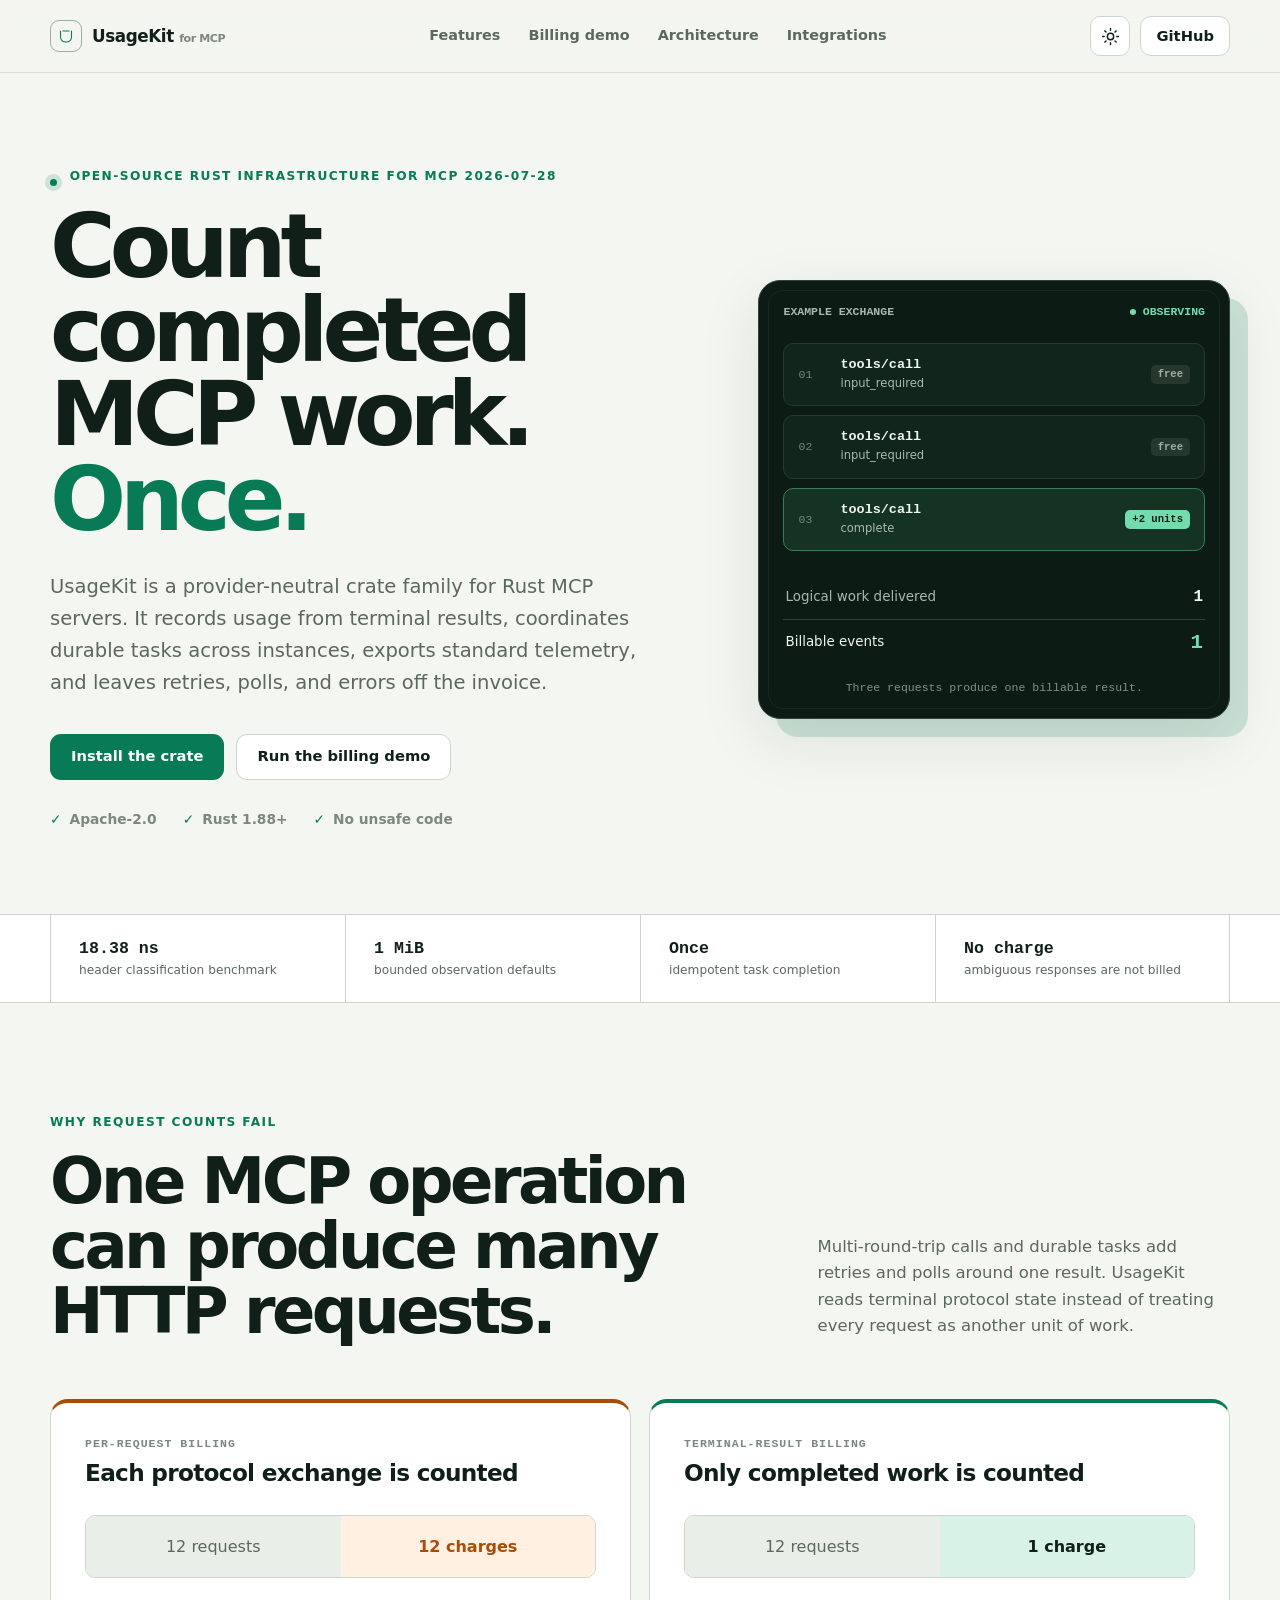
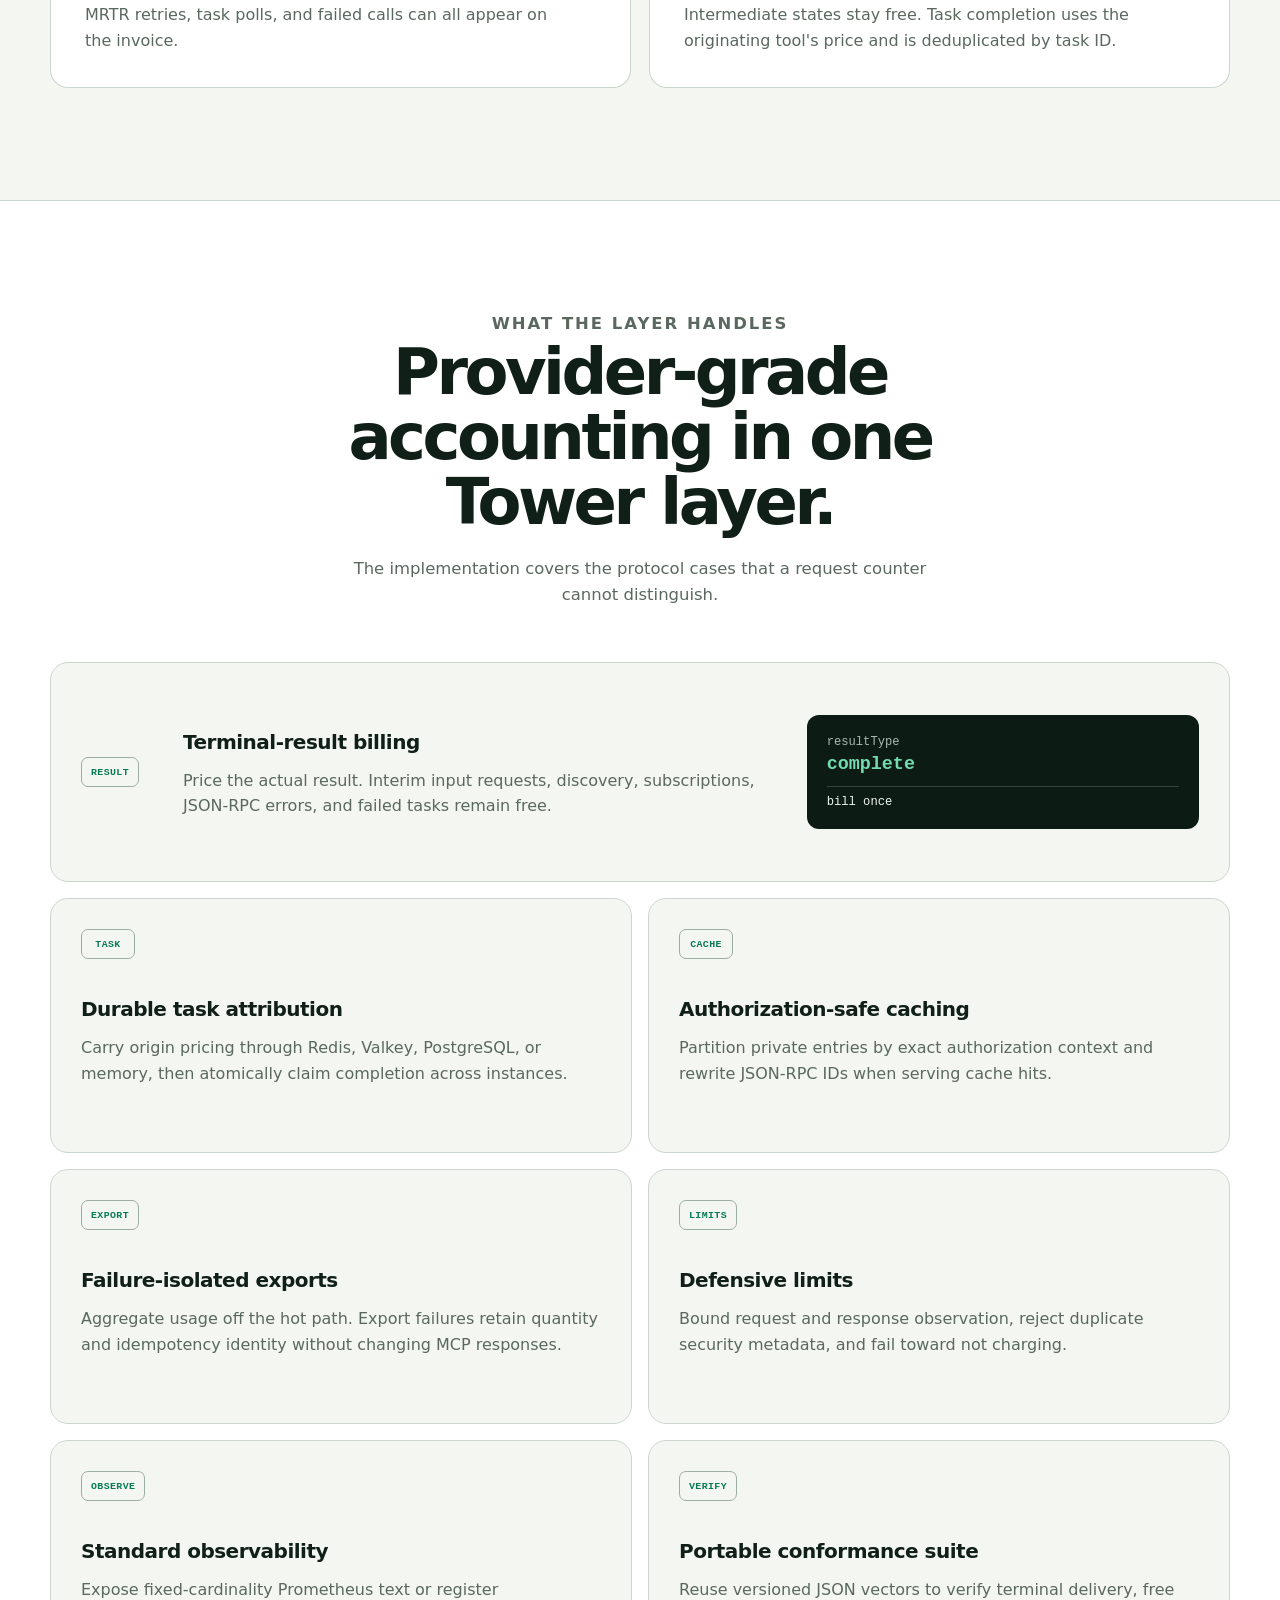
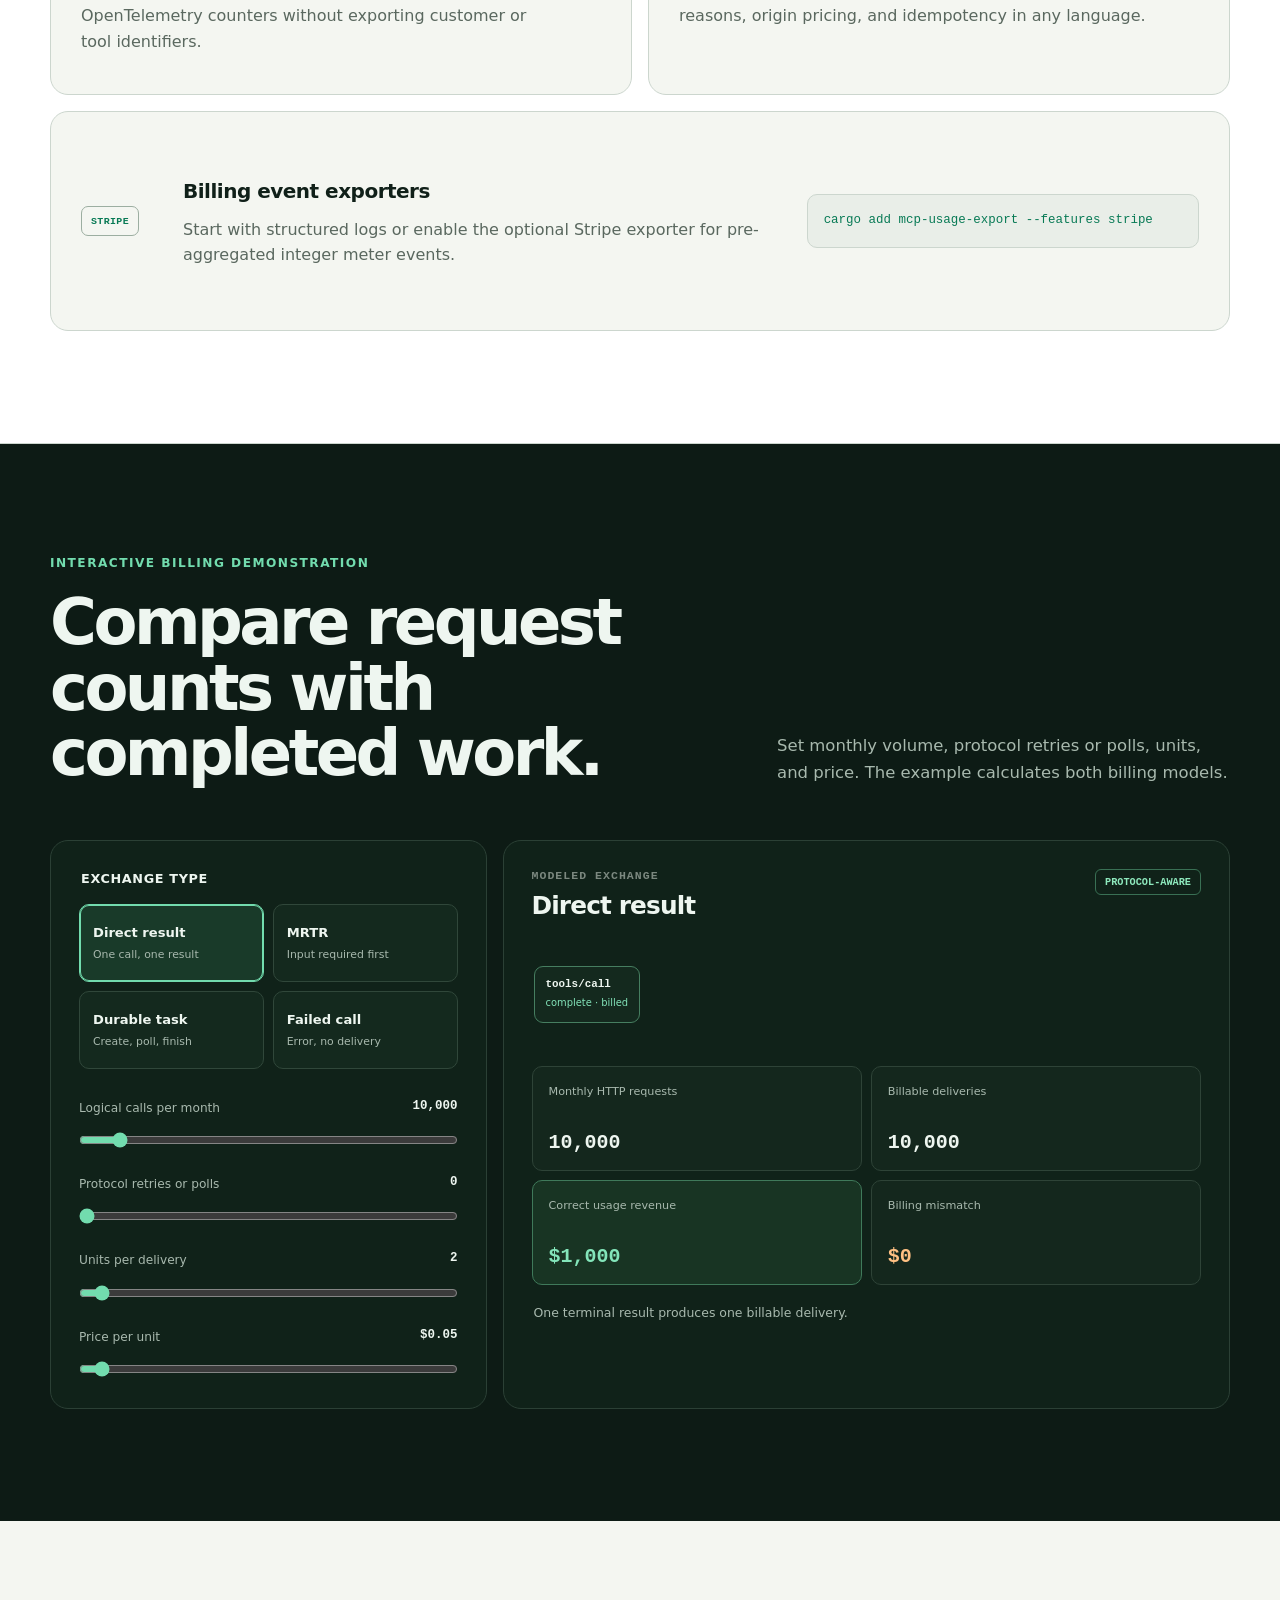
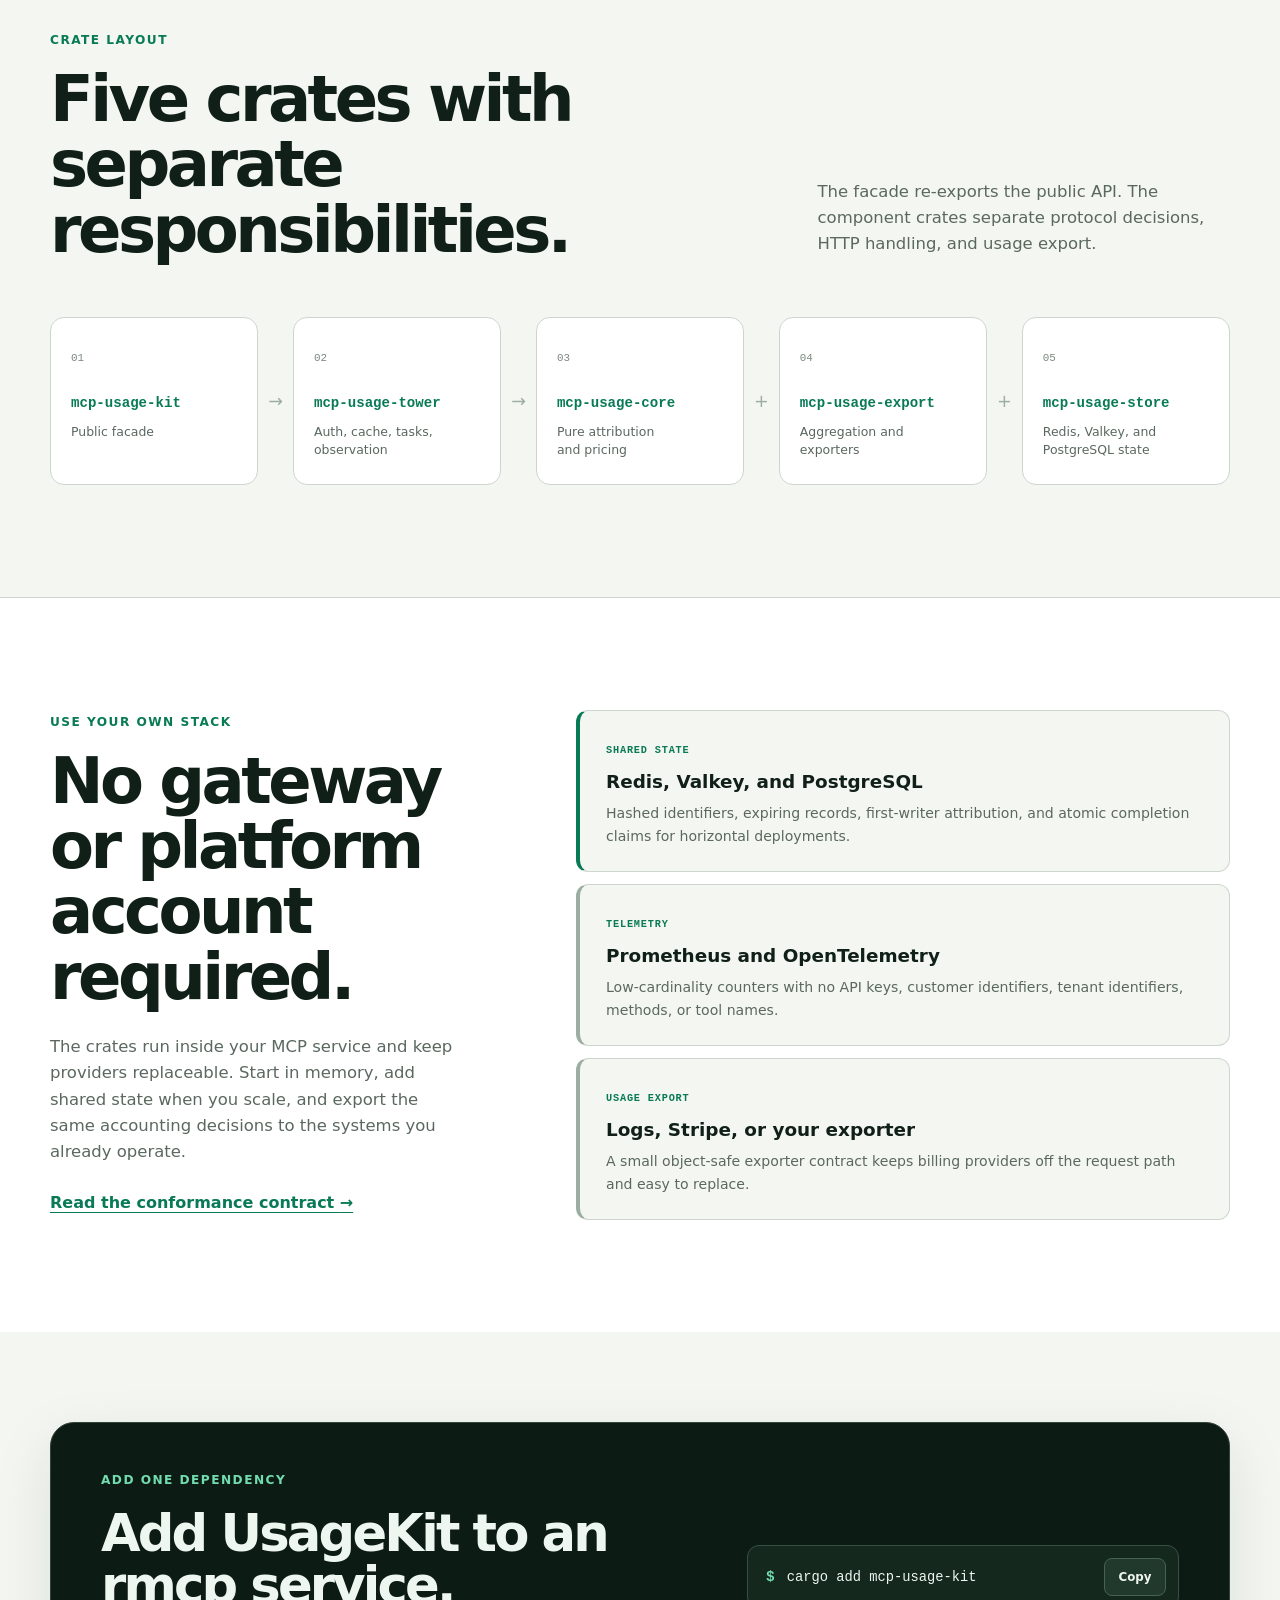
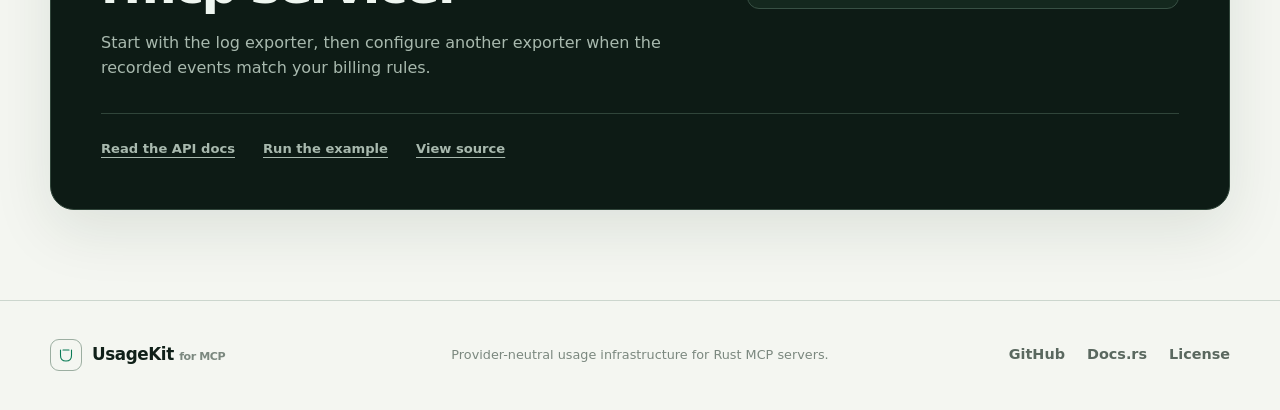
==== site/index.html @ 1cf6492d "initial commit" ====
<!doctype html>
<html lang="en">
  <head>
    <meta charset="utf-8">
    <meta name="viewport" content="width=device-width, initial-scale=1">
    <meta name="description" content="Provider-neutral Rust infrastructure for MCP usage accounting, distributed task attribution, caching, observability, and billing export.">
    <meta name="theme-color" content="#0d1b15">
    <meta name="color-scheme" content="light dark">
    <meta http-equiv="Content-Security-Policy" content="default-src 'self'; style-src 'self'; script-src 'self'; img-src 'self' data:; connect-src 'none'; base-uri 'self'; form-action 'none'">
    <link rel="canonical" href="https://pokitappz.github.io/mcp-usage-kit/">
    <link rel="icon" href="assets/favicon.svg" type="image/svg+xml">
    <link rel="manifest" href="manifest.webmanifest">
    <link rel="stylesheet" href="styles.css">
    <meta property="og:type" content="website">
    <meta property="og:title" content="UsageKit for MCP | Protocol-correct usage infrastructure">
    <meta property="og:description" content="Open-source Rust crates for terminal-result accounting, distributed task attribution, observability, and provider-neutral exports.">
    <meta property="og:url" content="https://pokitappz.github.io/mcp-usage-kit/">
    <meta name="twitter:card" content="summary">
    <title>UsageKit for MCP | Protocol-correct usage infrastructure</title>
    <script src="app.js" defer></script>
  </head>
  <body>
    <a class="skip-link" href="#main">Skip to content</a>

    <header class="site-header">
      <div class="shell header-inner">
        <a class="brand" href="#top" aria-label="UsageKit for MCP home">
          <svg class="brand-mark" viewBox="0 0 40 40" aria-hidden="true">
            <path d="M9 10v11c0 7 4 11 11 11s11-4 11-11V10" />
            <path d="M14 10h12" />
          </svg>
          <span>UsageKit <small>for MCP</small></span>
        </a>
        <nav aria-label="Primary navigation">
          <a href="#features">Features</a>
          <a href="#demo">Billing demo</a>
          <a href="#architecture">Architecture</a>
          <a href="#ecosystem">Integrations</a>
        </nav>
        <div class="header-actions">
          <button class="theme-toggle" id="theme-toggle" type="button" aria-label="Switch to dark theme" aria-pressed="false">
            <svg class="sun-icon" viewBox="0 0 24 24" aria-hidden="true"><circle cx="12" cy="12" r="4"/><path d="M12 2v2M12 20v2M4.9 4.9l1.4 1.4M17.7 17.7l1.4 1.4M2 12h2M20 12h2M4.9 19.1l1.4-1.4M17.7 6.3l1.4-1.4"/></svg>
            <svg class="moon-icon" viewBox="0 0 24 24" aria-hidden="true"><path d="M20.5 15.3A8.5 8.5 0 0 1 8.7 3.5a8.5 8.5 0 1 0 11.8 11.8Z"/></svg>
          </button>
          <a class="button button-small button-ghost" href="https://github.com/pokitappz/mcp-usage-kit">GitHub</a>
        </div>
      </div>
    </header>

    <main id="main">
      <section class="hero" id="top">
        <div class="shell hero-grid">
          <div class="hero-copy">
            <p class="eyebrow"><span class="status-dot" aria-hidden="true">status</span> Open-source Rust infrastructure for MCP 2026-07-28</p>
            <h1>Count completed MCP work.<br><span>Once.</span></h1>
            <p class="hero-lede">UsageKit is a provider-neutral crate family for Rust MCP servers. It records usage from terminal results, coordinates durable tasks across instances, exports standard telemetry, and leaves retries, polls, and errors off the invoice.</p>
            <div class="button-row">
              <a class="button button-primary" href="#install">Install the crate</a>
              <a class="button button-secondary" href="#demo">Run the billing demo</a>
            </div>
            <ul class="hero-notes" aria-label="Project facts">
              <li>Apache-2.0</li>
              <li>Rust 1.88+</li>
              <li>No unsafe code</li>
            </ul>
          </div>

          <div class="signal-panel" aria-label="Example metered MCP exchange">
            <div class="panel-topline">
              <span>example exchange</span>
              <span class="connection"><i aria-hidden="true">status</i> observing</span>
            </div>
            <ol class="request-stream">
              <li>
                <span class="request-index">01</span>
                <span><strong>tools/call</strong><small>input_required</small></span>
                <b class="free-pill">free</b>
              </li>
              <li>
                <span class="request-index">02</span>
                <span><strong>tools/call</strong><small>input_required</small></span>
                <b class="free-pill">free</b>
              </li>
              <li class="terminal-row">
                <span class="request-index">03</span>
                <span><strong>tools/call</strong><small>complete</small></span>
                <b class="bill-pill">+2 units</b>
              </li>
            </ol>
            <div class="invoice-line">
              <span>Logical work delivered</span>
              <strong>1</strong>
            </div>
            <div class="invoice-line total">
              <span>Billable events</span>
              <strong>1</strong>
            </div>
            <p class="panel-caption">Three requests produce one billable result.</p>
          </div>
        </div>
      </section>

      <section class="proof-strip" aria-label="Engineering proof points">
        <div class="shell proof-grid">
          <div><strong>18.38 ns</strong><span>header classification benchmark</span></div>
          <div><strong>1 MiB</strong><span>bounded observation defaults</span></div>
          <div><strong>Once</strong><span>idempotent task completion</span></div>
          <div><strong>No charge</strong><span>ambiguous responses are not billed</span></div>
        </div>
      </section>

      <section class="section problem-section">
        <div class="shell split-heading">
          <div>
            <p class="eyebrow">Why request counts fail</p>
            <h2>One MCP operation can produce many HTTP requests.</h2>
          </div>
          <p>Multi-round-trip calls and durable tasks add retries and polls around one result. UsageKit reads terminal protocol state instead of treating every request as another unit of work.</p>
        </div>
        <div class="shell comparison-grid">
          <article class="comparison-card wrong-card">
            <p class="card-kicker">Per-request billing</p>
            <h3>Each protocol exchange is counted</h3>
            <div class="counter-visual" aria-label="Twelve requests become twelve charges">
              <span>12 requests</span><b>12 charges</b>
            </div>
            <p>MRTR retries, task polls, and failed calls can all appear on the invoice.</p>
          </article>
          <article class="comparison-card right-card">
            <p class="card-kicker">Terminal-result billing</p>
            <h3>Only completed work is counted</h3>
            <div class="counter-visual" aria-label="Twelve requests become one charge">
              <span>12 requests</span><b>1 charge</b>
            </div>
            <p>Intermediate states stay free. Task completion uses the originating tool's price and is deduplicated by task ID.</p>
          </article>
        </div>
      </section>

      <section class="section features-section" id="features">
        <div class="shell section-heading centered-heading">
          <p class="eyebrow">What the layer handles</p>
          <h2>Provider-grade accounting in one Tower layer.</h2>
          <p>The implementation covers the protocol cases that a request counter cannot distinguish.</p>
        </div>
        <div class="shell feature-grid">
          <article class="feature-card feature-wide">
            <div class="feature-icon">RESULT</div>
            <div>
              <h3>Terminal-result billing</h3>
              <p>Price the actual result. Interim input requests, discovery, subscriptions, JSON-RPC errors, and failed tasks remain free.</p>
            </div>
            <div class="mini-terminal" aria-hidden="true"><span>resultType</span><strong>complete</strong><i>bill once</i></div>
          </article>
          <article class="feature-card">
            <div class="feature-icon">TASK</div>
            <h3>Durable task attribution</h3>
            <p>Carry origin pricing through Redis, Valkey, PostgreSQL, or memory, then atomically claim completion across instances.</p>
          </article>
          <article class="feature-card">
            <div class="feature-icon">CACHE</div>
            <h3>Authorization-safe caching</h3>
            <p>Partition private entries by exact authorization context and rewrite JSON-RPC IDs when serving cache hits.</p>
          </article>
          <article class="feature-card">
            <div class="feature-icon">EXPORT</div>
            <h3>Failure-isolated exports</h3>
            <p>Aggregate usage off the hot path. Export failures retain quantity and idempotency identity without changing MCP responses.</p>
          </article>
          <article class="feature-card">
            <div class="feature-icon">LIMITS</div>
            <h3>Defensive limits</h3>
            <p>Bound request and response observation, reject duplicate security metadata, and fail toward not charging.</p>
          </article>
          <article class="feature-card">
            <div class="feature-icon">OBSERVE</div>
            <h3>Standard observability</h3>
            <p>Expose fixed-cardinality Prometheus text or register OpenTelemetry counters without exporting customer or tool identifiers.</p>
          </article>
          <article class="feature-card">
            <div class="feature-icon">VERIFY</div>
            <h3>Portable conformance suite</h3>
            <p>Reuse versioned JSON vectors to verify terminal delivery, free reasons, origin pricing, and idempotency in any language.</p>
          </article>
          <article class="feature-card feature-wide stripe-card">
            <div class="feature-icon">STRIPE</div>
            <div>
              <h3>Billing event exporters</h3>
              <p>Start with structured logs or enable the optional Stripe exporter for pre-aggregated integer meter events.</p>
            </div>
            <code>cargo add mcp-usage-export --features stripe</code>
          </article>
        </div>
      </section>

      <section class="section demo-section" id="demo">
        <div class="shell section-heading demo-heading">
          <div>
            <p class="eyebrow">Interactive billing demonstration</p>
            <h2>Compare request counts with completed work.</h2>
          </div>
          <p>Set monthly volume, protocol retries or polls, units, and price. The example calculates both billing models.</p>
        </div>

        <div class="shell demo-shell">
          <form class="demo-controls" id="billing-form">
            <fieldset>
              <legend>Exchange type</legend>
              <div class="scenario-grid">
                <label class="scenario-option">
                  <input type="radio" name="scenario" value="complete" checked>
                  <span><strong>Direct result</strong><small>One call, one result</small></span>
                </label>
                <label class="scenario-option">
                  <input type="radio" name="scenario" value="mrtr">
                  <span><strong>MRTR</strong><small>Input required first</small></span>
                </label>
                <label class="scenario-option">
                  <input type="radio" name="scenario" value="task">
                  <span><strong>Durable task</strong><small>Create, poll, finish</small></span>
                </label>
                <label class="scenario-option">
                  <input type="radio" name="scenario" value="error">
                  <span><strong>Failed call</strong><small>Error, no delivery</small></span>
                </label>
              </div>
            </fieldset>

            <div class="control-grid">
              <label class="control-row" for="monthly-calls">
                <span>Logical calls per month <output id="monthly-calls-output" for="monthly-calls">10,000</output></span>
                <input id="monthly-calls" type="range" min="1000" max="100000" step="1000" value="10000">
              </label>
              <label class="control-row" for="protocol-hops">
                <span id="protocol-hops-label">Protocol retries or polls <output id="protocol-hops-output" for="protocol-hops">0</output></span>
                <input id="protocol-hops" type="range" min="0" max="20" step="1" value="0">
              </label>
              <label class="control-row" for="units">
                <span>Units per delivery <output id="units-output" for="units">2</output></span>
                <input id="units" type="range" min="1" max="25" step="1" value="2">
              </label>
              <label class="control-row" for="unit-price">
                <span>Price per unit <output id="unit-price-output" for="unit-price">$0.05</output></span>
                <input id="unit-price" type="range" min="1" max="100" step="1" value="5">
              </label>
            </div>
          </form>

          <div class="demo-output" aria-live="polite">
            <div class="output-header">
              <div>
                <p class="card-kicker">Modeled exchange</p>
                <h3 id="scenario-title">Direct result</h3>
              </div>
              <span class="accuracy-badge">protocol-aware</span>
            </div>
            <ol class="exchange-timeline" id="exchange-timeline"></ol>
            <div class="result-grid">
              <div>
                <span>Monthly HTTP requests</span>
                <strong id="request-total">10,000</strong>
              </div>
              <div>
                <span>Billable deliveries</span>
                <strong id="delivery-total">10,000</strong>
              </div>
              <div class="result-primary">
                <span>Correct usage revenue</span>
                <strong id="correct-revenue">$1,000</strong>
              </div>
              <div class="result-warning">
                <span id="delta-label">Overbilling prevented</span>
                <strong id="billing-delta">$0</strong>
              </div>
            </div>
            <p class="demo-explanation" id="demo-explanation">One terminal result produces one billable delivery.</p>
          </div>
        </div>
      </section>

      <section class="section architecture-section" id="architecture">
        <div class="shell split-heading">
          <div>
            <p class="eyebrow">Crate layout</p>
            <h2>Five crates with separate responsibilities.</h2>
          </div>
          <p>The facade re-exports the public API. The component crates separate protocol decisions, HTTP handling, and usage export.</p>
        </div>
        <div class="shell architecture-flow" aria-label="UsageKit crate architecture">
          <article><span>01</span><code>mcp-usage-kit</code><p>Public facade</p></article>
          <i aria-hidden="true">→</i>
          <article><span>02</span><code>mcp-usage-tower</code><p>Auth, cache, tasks, observation</p></article>
          <i aria-hidden="true">→</i>
          <article><span>03</span><code>mcp-usage-core</code><p>Pure attribution and pricing</p></article>
          <i aria-hidden="true">+</i>
          <article><span>04</span><code>mcp-usage-export</code><p>Aggregation and exporters</p></article>
          <i aria-hidden="true">+</i>
          <article><span>05</span><code>mcp-usage-store</code><p>Redis, Valkey, and PostgreSQL state</p></article>
        </div>
      </section>

      <section class="section business-section" id="ecosystem">
        <div class="shell business-layout">
          <div class="business-copy">
            <p class="eyebrow">Use your own stack</p>
            <h2>No gateway or platform account required.</h2>
            <p>The crates run inside your MCP service and keep providers replaceable. Start in memory, add shared state when you scale, and export the same accounting decisions to the systems you already operate.</p>
            <a class="text-link" href="https://github.com/pokitappz/mcp-usage-kit/blob/main/docs/conformance.md">Read the conformance contract <span aria-hidden="true">→</span></a>
          </div>
          <div class="business-ladder">
            <article>
              <span class="offer-state">Shared state</span>
              <h3>Redis, Valkey, and PostgreSQL</h3>
              <p>Hashed identifiers, expiring records, first-writer attribution, and atomic completion claims for horizontal deployments.</p>
            </article>
            <article>
              <span class="offer-state">Telemetry</span>
              <h3>Prometheus and OpenTelemetry</h3>
              <p>Low-cardinality counters with no API keys, customer identifiers, tenant identifiers, methods, or tool names.</p>
            </article>
            <article>
              <span class="offer-state">Usage export</span>
              <h3>Logs, Stripe, or your exporter</h3>
              <p>A small object-safe exporter contract keeps billing providers off the request path and easy to replace.</p>
            </article>
          </div>
        </div>
      </section>

      <section class="section install-section" id="install">
        <div class="shell install-card">
          <div>
            <p class="eyebrow">Add one dependency</p>
            <h2>Add UsageKit to an rmcp service.</h2>
            <p>Start with the log exporter, then configure another exporter when the recorded events match your billing rules.</p>
          </div>
          <div class="install-command">
            <span aria-hidden="true">$</span>
            <code>cargo add mcp-usage-kit</code>
            <button id="copy-command" type="button" data-command="cargo add mcp-usage-kit">Copy</button>
          </div>
          <div class="install-links">
            <a href="https://docs.rs/mcp-usage-kit">Read the API docs</a>
            <a href="https://github.com/pokitappz/mcp-usage-kit/tree/main/crates/mcp-usage-kit/examples">Run the example</a>
            <a href="https://github.com/pokitappz/mcp-usage-kit">View source</a>
          </div>
        </div>
      </section>
    </main>

    <footer class="site-footer">
      <div class="shell footer-inner">
        <a class="brand" href="#top">
          <svg class="brand-mark" viewBox="0 0 40 40" aria-hidden="true"><path d="M9 10v11c0 7 4 11 11 11s11-4 11-11V10"/><path d="M14 10h12"/></svg>
          <span>UsageKit <small>for MCP</small></span>
        </a>
        <p>Provider-neutral usage infrastructure for Rust MCP servers.</p>
        <div class="footer-links">
          <a href="https://github.com/pokitappz/mcp-usage-kit">GitHub</a>
          <a href="https://docs.rs/mcp-usage-kit">Docs.rs</a>
          <a href="https://github.com/pokitappz/mcp-usage-kit/blob/main/LICENSE">License</a>
        </div>
      </div>
    </footer>
  </body>
</html>
---- site/styles.css ----
:root {
  color-scheme: light;
  --bg: #f4f6f1;
  --surface: #ffffff;
  --surface-subtle: #e9eee8;
  --ink: #102019;
  --muted: #5a685f;
  --faint: #7b887f;
  --border: #ccd6ce;
  --border-strong: #9caea1;
  --accent: #087a55;
  --accent-hover: #056445;
  --accent-ink: #ffffff;
  --accent-soft: #d9f2e7;
  --warning: #a84d08;
  --warning-soft: #fff0e2;
  --danger: #a43838;
  --dark-panel: #0d1b15;
  --dark-panel-ink: #eef6f0;
  --dark-panel-muted: #a8b9ae;
  --shadow: 0 20px 60px rgba(21, 45, 33, 0.1);
  --radius: 18px;
  --radius-small: 10px;
  --shell: 1180px;
}

@media (prefers-color-scheme: dark) {
  :root:not([data-theme]) {
    color-scheme: dark;
    --bg: #09100c;
    --surface: #111a15;
    --surface-subtle: #18231d;
    --ink: #eef4ef;
    --muted: #abb8af;
    --faint: #829087;
    --border: #2c3b32;
    --border-strong: #506257;
    --accent: #61d4a2;
    --accent-hover: #82e2b8;
    --accent-ink: #07120d;
    --accent-soft: #16392a;
    --warning: #ffaf62;
    --warning-soft: #3a2515;
    --danger: #ff8b8b;
    --shadow: 0 24px 70px rgba(0, 0, 0, 0.35);
  }
}

:root[data-theme="dark"] {
  color-scheme: dark;
  --bg: #09100c;
  --surface: #111a15;
  --surface-subtle: #18231d;
  --ink: #eef4ef;
  --muted: #abb8af;
  --faint: #829087;
  --border: #2c3b32;
  --border-strong: #506257;
  --accent: #61d4a2;
  --accent-hover: #82e2b8;
  --accent-ink: #07120d;
  --accent-soft: #16392a;
  --warning: #ffaf62;
  --warning-soft: #3a2515;
  --danger: #ff8b8b;
  --shadow: 0 24px 70px rgba(0, 0, 0, 0.35);
}

:root[data-theme="light"] {
  color-scheme: light;
}

*, *::before, *::after { box-sizing: border-box; }

html { scroll-behavior: smooth; }

body {
  margin: 0;
  overflow-x: clip;
  background: var(--bg);
  color: var(--ink);
  font-family: Inter, ui-sans-serif, system-ui, -apple-system, BlinkMacSystemFont, "Segoe UI", sans-serif;
  font-size: 16px;
  line-height: 1.6;
  text-rendering: optimizeLegibility;
}

button, input { font: inherit; }

a { color: inherit; }

svg { display: block; }

.skip-link {
  position: fixed;
  left: 16px;
  top: 12px;
  z-index: 100;
  padding: 10px 14px;
  background: var(--ink);
  color: var(--bg);
  border-radius: 8px;
  transform: translateY(-180%);
}

.skip-link:focus { transform: translateY(0); }

.shell {
  width: min(calc(100% - 40px), var(--shell));
  margin-inline: auto;
}

.site-header {
  position: sticky;
  top: 0;
  z-index: 50;
  border-bottom: 1px solid color-mix(in srgb, var(--border) 72%, transparent);
  background: color-mix(in srgb, var(--bg) 90%, transparent);
  backdrop-filter: blur(18px);
}

.header-inner {
  min-height: 72px;
  display: flex;
  align-items: center;
  justify-content: space-between;
  gap: 24px;
}

.brand {
  display: inline-flex;
  align-items: center;
  gap: 10px;
  color: var(--ink);
  font-size: 1.05rem;
  font-weight: 780;
  letter-spacing: -0.025em;
  text-decoration: none;
  white-space: nowrap;
}

.brand small { color: var(--faint); font-size: 0.66em; font-weight: 680; }

.brand-mark {
  width: 32px;
  height: 32px;
  padding: 5px;
  border: 1px solid var(--border-strong);
  border-radius: 9px;
  color: var(--accent);
  fill: none;
  stroke: currentColor;
  stroke-linecap: round;
  stroke-linejoin: round;
  stroke-width: 2.2;
}

nav { display: flex; align-items: center; gap: 28px; }

nav a, .footer-links a {
  color: var(--muted);
  font-size: 0.9rem;
  font-weight: 650;
  text-decoration: none;
}

nav a:hover, .footer-links a:hover { color: var(--ink); }

.header-actions { display: flex; align-items: center; gap: 10px; }

.theme-toggle {
  width: 40px;
  height: 40px;
  display: grid;
  place-items: center;
  border: 1px solid var(--border);
  border-radius: 10px;
  background: var(--surface);
  color: var(--ink);
  cursor: pointer;
}

.theme-toggle:hover { border-color: var(--border-strong); }

.theme-toggle svg {
  grid-area: 1 / 1;
  width: 19px;
  height: 19px;
  fill: none;
  stroke: currentColor;
  stroke-linecap: round;
  stroke-linejoin: round;
  stroke-width: 1.8;
}

.moon-icon { display: none; }
[data-theme="dark"] .sun-icon { display: none; }
[data-theme="dark"] .moon-icon { display: block; }

.button {
  min-height: 46px;
  display: inline-flex;
  align-items: center;
  justify-content: center;
  padding: 0 20px;
  border: 1px solid transparent;
  border-radius: 11px;
  font-size: 0.92rem;
  font-weight: 750;
  line-height: 1;
  text-decoration: none;
  transition: transform 160ms ease, background 160ms ease, border-color 160ms ease;
}

.button:hover { transform: translateY(-1px); }
.button:active { transform: translateY(0); }
.button-small { min-height: 40px; padding-inline: 15px; }
.button-primary { background: var(--accent); color: var(--accent-ink); }
.button-primary:hover { background: var(--accent-hover); }
.button-secondary, .button-ghost { border-color: var(--border); background: var(--surface); color: var(--ink); }
.button-secondary:hover, .button-ghost:hover { border-color: var(--border-strong); }

:focus-visible { outline: 3px solid color-mix(in srgb, var(--accent) 58%, transparent); outline-offset: 3px; }

.hero { padding: 96px 0 84px; overflow: hidden; }

.hero-grid {
  display: grid;
  grid-template-columns: minmax(0, 1.05fr) minmax(400px, 0.8fr);
  align-items: center;
  gap: clamp(48px, 7vw, 104px);
}

.hero-grid > *, .demo-shell > *, .feature-grid > *, .business-layout > * { min-width: 0; }

.eyebrow {
  margin: 0 0 18px;
  color: var(--accent);
  font-size: 0.76rem;
  font-weight: 820;
  letter-spacing: 0.12em;
  line-height: 1.3;
  text-transform: uppercase;
}

.status-dot {
  display: inline-block;
  width: 7px;
  height: 7px;
  margin-right: 7px;
  border-radius: 50%;
  background: var(--accent);
  box-shadow: 0 0 0 5px color-mix(in srgb, var(--accent) 16%, transparent);
  color: transparent;
  font-size: 0;
  vertical-align: 1px;
}

h1, h2, h3, p { text-wrap: pretty; }

h1 {
  max-width: 760px;
  margin: 0;
  font-size: clamp(3.35rem, 7vw, 6.45rem);
  font-weight: 820;
  letter-spacing: -0.068em;
  line-height: 0.94;
}

h1 span { color: var(--accent); }

.hero-lede {
  max-width: 680px;
  margin: 30px 0 0;
  color: var(--muted);
  font-size: clamp(1.05rem, 1.8vw, 1.22rem);
  line-height: 1.65;
}

.button-row { display: flex; flex-wrap: wrap; gap: 12px; margin-top: 34px; }

.hero-notes {
  display: flex;
  flex-wrap: wrap;
  gap: 10px 26px;
  margin: 28px 0 0;
  padding: 0;
  list-style: none;
  color: var(--faint);
  font-size: 0.86rem;
  font-weight: 650;
}

.hero-notes li::before { content: "✓"; margin-right: 8px; color: var(--accent); }

.signal-panel {
  position: relative;
  min-width: 0;
  padding: 24px;
  border: 1px solid #30453a;
  border-radius: 22px;
  background: var(--dark-panel);
  color: var(--dark-panel-ink);
  box-shadow: 18px 18px 0 color-mix(in srgb, var(--accent) 17%, transparent), var(--shadow);
}

.signal-panel::before {
  content: "";
  position: absolute;
  inset: 9px;
  border: 1px solid rgba(255, 255, 255, 0.05);
  border-radius: 15px;
  pointer-events: none;
}

.panel-topline { position: relative; display: flex; justify-content: space-between; gap: 16px; color: var(--dark-panel-muted); font: 650 0.72rem/1.2 ui-monospace, monospace; text-transform: uppercase; }
.connection { display: inline-flex; align-items: center; gap: 7px; color: #72dcae; }
.connection i { width: 6px; height: 6px; overflow: hidden; border-radius: 50%; background: currentColor; font-size: 0; }

.request-stream { position: relative; display: grid; gap: 9px; margin: 24px 0; padding: 0; list-style: none; }
.request-stream li { display: grid; grid-template-columns: 30px minmax(0, 1fr) auto; align-items: center; gap: 12px; padding: 13px 14px; border: 1px solid #263a30; border-radius: 10px; background: #12251c; }
.request-stream li.terminal-row { border-color: #3a7a5d; background: #153323; }
.request-index { color: #71877a; font: 0.72rem ui-monospace, monospace; }
.request-stream strong, .request-stream small { display: block; }
.request-stream strong { font: 650 0.84rem ui-monospace, monospace; }
.request-stream small { margin-top: 2px; color: var(--dark-panel-muted); font-size: 0.72rem; }
.free-pill, .bill-pill { padding: 4px 7px; border-radius: 5px; font: 720 0.66rem/1 ui-monospace, monospace; }
.free-pill { background: #26372e; color: #9fb1a6; }
.bill-pill { background: #72dcae; color: #082016; }
.invoice-line { position: relative; display: flex; align-items: center; justify-content: space-between; padding: 11px 2px; color: var(--dark-panel-muted); font-size: 0.84rem; }
.invoice-line strong { color: var(--dark-panel-ink); font: 700 1rem ui-monospace, monospace; }
.invoice-line.total { border-top: 1px solid #31463a; color: var(--dark-panel-ink); }
.invoice-line.total strong { color: #72dcae; font-size: 1.3rem; }
.panel-caption { position: relative; margin: 16px 0 0; color: #7e9386; font: 0.72rem ui-monospace, monospace; text-align: center; }

.proof-strip { border-block: 1px solid var(--border); background: var(--surface); }
.proof-grid { display: grid; grid-template-columns: repeat(4, 1fr); }
.proof-grid div { padding: 24px 28px; border-left: 1px solid var(--border); }
.proof-grid div:last-child { border-right: 1px solid var(--border); }
.proof-grid strong, .proof-grid span { display: block; }
.proof-grid strong { color: var(--ink); font: 760 1.04rem ui-monospace, monospace; }
.proof-grid span { margin-top: 4px; color: var(--muted); font-size: 0.76rem; line-height: 1.35; }

.section { padding: 112px 0; }
.split-heading { display: grid; grid-template-columns: minmax(0, 1.25fr) minmax(280px, 0.75fr); align-items: end; gap: 80px; }
.split-heading h2, .section-heading h2, .business-copy h2, .install-card h2 { margin: 0; font-size: clamp(2.25rem, 5vw, 4.2rem); font-weight: 790; letter-spacing: -0.055em; line-height: 1.02; }
.split-heading > p, .section-heading > p, .demo-heading > p { margin: 0 0 5px; color: var(--muted); font-size: 1.03rem; }

.comparison-grid { display: grid; grid-template-columns: 1fr 1fr; gap: 18px; margin-top: 54px; }
.comparison-card { padding: 34px; border: 1px solid var(--border); border-radius: var(--radius); background: var(--surface); }
.comparison-card h3 { margin: 4px 0 24px; font-size: 1.45rem; letter-spacing: -0.03em; }
.comparison-card > p:last-child { margin: 24px 0 0; color: var(--muted); }
.card-kicker { margin: 0; color: var(--faint); font: 740 0.72rem ui-monospace, monospace; letter-spacing: 0.09em; text-transform: uppercase; }
.wrong-card { border-top: 4px solid var(--warning); }
.right-card { border-top: 4px solid var(--accent); }
.counter-visual { display: grid; grid-template-columns: 1fr 1fr; overflow: hidden; border: 1px solid var(--border); border-radius: 10px; }
.counter-visual span, .counter-visual b { padding: 18px; text-align: center; }
.counter-visual span { color: var(--muted); background: var(--surface-subtle); }
.counter-visual b { color: var(--ink); background: var(--accent-soft); }
.wrong-card .counter-visual b { color: var(--warning); background: var(--warning-soft); }

.features-section { border-block: 1px solid var(--border); background: var(--surface); }
.section-heading { max-width: 760px; margin-bottom: 54px; }
.centered-heading { margin-inline: auto; text-align: center; }
.section-heading > p:last-child { max-width: 630px; margin: 20px auto 0; }
.feature-grid { display: grid; grid-template-columns: repeat(2, 1fr); gap: 16px; }
.feature-card { min-height: 255px; padding: 30px; border: 1px solid var(--border); border-radius: var(--radius); background: var(--bg); }
.feature-card h3 { margin: 34px 0 10px; font-size: 1.25rem; letter-spacing: -0.025em; }
.feature-card p { margin: 0; color: var(--muted); }
.feature-icon { width: fit-content; min-width: 54px; height: 30px; display: grid; place-items: center; padding-inline: 9px; border: 1px solid var(--border-strong); border-radius: 7px; color: var(--accent); font: 750 0.62rem ui-monospace, monospace; letter-spacing: 0.04em; }
.feature-wide { grid-column: span 2; min-height: 220px; display: grid; grid-template-columns: 82px minmax(0, 1fr) minmax(220px, 0.65fr); align-items: center; gap: 20px; }
.feature-wide h3 { margin-top: 0; }
.mini-terminal { display: grid; gap: 5px; padding: 20px; border-radius: 12px; background: var(--dark-panel); color: var(--dark-panel-muted); font: 0.76rem ui-monospace, monospace; }
.mini-terminal strong { color: #72dcae; font-size: 1.15rem; }
.mini-terminal i { margin-top: 6px; padding-top: 8px; border-top: 1px solid #30453a; color: var(--dark-panel-ink); font-style: normal; }
.stripe-card code { overflow-wrap: anywhere; padding: 16px; border: 1px solid var(--border); border-radius: 10px; background: var(--surface-subtle); color: var(--accent); font-size: 0.78rem; }

.demo-section { background: var(--dark-panel); color: var(--dark-panel-ink); }
.demo-heading { max-width: none; display: grid; grid-template-columns: 1fr 0.7fr; align-items: end; gap: 80px; }
.demo-heading .eyebrow { color: #72dcae; }
.demo-heading > p { color: var(--dark-panel-muted); }
.demo-shell { display: grid; grid-template-columns: minmax(340px, 0.75fr) minmax(0, 1.25fr); gap: 16px; }
.demo-controls, .demo-output { padding: 28px; border: 1px solid #2b4035; border-radius: var(--radius); background: #102219; }
fieldset { margin: 0; padding: 0; border: 0; }
legend { margin-bottom: 14px; font-size: 0.8rem; font-weight: 760; letter-spacing: 0.05em; text-transform: uppercase; }
.scenario-grid { display: grid; grid-template-columns: 1fr 1fr; gap: 9px; }
.scenario-option { position: relative; cursor: pointer; }
.scenario-option input { position: absolute; width: 1px; height: 1px; opacity: 0; }
.scenario-option span { min-height: 78px; display: flex; flex-direction: column; justify-content: center; padding: 13px; border: 1px solid #30473a; border-radius: 10px; background: #14291e; }
.scenario-option strong, .scenario-option small { display: block; }
.scenario-option strong { font-size: 0.82rem; }
.scenario-option small { margin-top: 3px; color: var(--dark-panel-muted); font-size: 0.68rem; }
.scenario-option input:checked + span { border-color: #72dcae; background: #193a29; box-shadow: inset 0 0 0 1px #72dcae; }
.scenario-option input:focus-visible + span { outline: 3px solid rgba(114, 220, 174, 0.35); outline-offset: 2px; }
.control-grid { display: grid; gap: 24px; margin-top: 30px; }
.control-row { display: grid; gap: 11px; }
.control-row > span { display: flex; justify-content: space-between; gap: 16px; color: var(--dark-panel-muted); font-size: 0.76rem; }
.control-row output { color: var(--dark-panel-ink); font: 700 0.78rem ui-monospace, monospace; }
input[type="range"] { width: 100%; height: 22px; margin: 0; accent-color: #72dcae; cursor: pointer; }
.output-header { display: flex; align-items: flex-start; justify-content: space-between; gap: 16px; }
.output-header h3 { margin: 4px 0 0; font-size: 1.55rem; letter-spacing: -0.035em; }
.accuracy-badge { padding: 6px 9px; border: 1px solid #397054; border-radius: 6px; color: #8ee9bd; font: 700 0.64rem ui-monospace, monospace; text-transform: uppercase; }
.exchange-timeline { display: flex; align-items: center; gap: 7px; min-height: 92px; overflow-x: auto; margin: 24px 0; padding: 14px 2px 16px; list-style: none; scrollbar-color: #40584a transparent; }
.exchange-timeline li { flex: 0 0 auto; min-width: 88px; padding: 11px; border: 1px solid #30473a; border-radius: 9px; background: #14291e; }
.exchange-timeline li:last-child { border-color: #467e60; }
.exchange-timeline strong, .exchange-timeline span { display: block; }
.exchange-timeline strong { font: 680 0.68rem ui-monospace, monospace; }
.exchange-timeline span { margin-top: 5px; color: var(--dark-panel-muted); font-size: 0.62rem; }
.exchange-timeline .step-billed span { color: #82e2b8; }
.exchange-timeline .step-error { border-color: #804646; }
.exchange-timeline .step-error span { color: #ff9b9b; }
.result-grid { display: grid; grid-template-columns: 1fr 1fr; gap: 9px; }
.result-grid > div { min-height: 105px; display: flex; flex-direction: column; justify-content: space-between; padding: 16px; border: 1px solid #2e4337; border-radius: 10px; background: #14271d; }
.result-grid span { color: var(--dark-panel-muted); font-size: 0.7rem; }
.result-grid strong { font: 750 1.25rem ui-monospace, monospace; }
.result-grid .result-primary { border-color: #3f795a; background: #183423; }
.result-primary strong { color: #83e5ba; }
.result-warning strong { color: #ffc083; }
.demo-explanation { margin: 18px 2px 0; color: var(--dark-panel-muted); font-size: 0.78rem; }

.architecture-section { border-bottom: 1px solid var(--border); }
.architecture-flow { display: grid; grid-template-columns: 1fr auto 1fr auto 1fr auto 1fr auto 1fr; align-items: stretch; gap: 10px; margin-top: 54px; }
.architecture-flow article { padding: 25px 20px; border: 1px solid var(--border); border-radius: 14px; background: var(--surface); }
.architecture-flow article > span { color: var(--faint); font: 0.68rem ui-monospace, monospace; }
.architecture-flow code { display: block; margin-top: 24px; color: var(--accent); font-size: 0.88rem; font-weight: 720; overflow-wrap: anywhere; }
.architecture-flow p { margin: 8px 0 0; color: var(--muted); font-size: 0.78rem; line-height: 1.45; }
.architecture-flow > i { align-self: center; color: var(--border-strong); font-style: normal; font-size: 1.1rem; }

.business-section { background: var(--surface); }
.business-layout { display: grid; grid-template-columns: 0.8fr 1.2fr; align-items: center; gap: 90px; }
.business-copy > p:not(.eyebrow) { margin: 24px 0; color: var(--muted); font-size: 1.03rem; }
.text-link { color: var(--accent); font-weight: 760; text-underline-offset: 4px; }
.business-ladder { display: grid; gap: 12px; }
.business-ladder article { padding: 24px 26px; border: 1px solid var(--border); border-left: 4px solid var(--accent); border-radius: 12px; background: var(--bg); }
.business-ladder article:nth-child(2), .business-ladder article:nth-child(3) { border-left-color: var(--border-strong); }
.business-ladder h3 { margin: 6px 0; font-size: 1.15rem; }
.business-ladder p { margin: 0; color: var(--muted); font-size: 0.88rem; }
.offer-state { color: var(--accent); font: 750 0.64rem ui-monospace, monospace; letter-spacing: 0.08em; text-transform: uppercase; }
.offer-state.roadmap { color: var(--faint); }

.install-section { padding-block: 90px; }
.install-card { display: grid; grid-template-columns: 1fr minmax(360px, 0.75fr); align-items: center; gap: 32px 70px; padding: 50px; border: 1px solid #30453a; border-radius: 24px; background: var(--dark-panel); color: var(--dark-panel-ink); box-shadow: var(--shadow); }
.install-card .eyebrow { color: #72dcae; }
.install-card h2 { font-size: clamp(2rem, 4vw, 3.5rem); }
.install-card p:last-child { margin: 18px 0 0; color: var(--dark-panel-muted); }
.install-command { display: grid; grid-template-columns: auto 1fr auto; align-items: center; gap: 12px; padding: 12px 12px 12px 18px; border: 1px solid #385044; border-radius: 12px; background: #14281e; }
.install-command > span { color: #72dcae; font: 700 0.9rem ui-monospace, monospace; }
.install-command code { overflow-x: auto; color: var(--dark-panel-ink); font: 0.86rem ui-monospace, monospace; white-space: nowrap; }
.install-command button { min-width: 62px; min-height: 38px; border: 1px solid #476254; border-radius: 8px; background: #21382c; color: var(--dark-panel-ink); font-size: 0.74rem; font-weight: 720; cursor: pointer; }
.install-command button:hover { background: #294536; }
.install-links { grid-column: 1 / -1; display: flex; flex-wrap: wrap; gap: 14px 28px; padding-top: 24px; border-top: 1px solid #30453a; }
.install-links a { color: var(--dark-panel-muted); font-size: 0.82rem; font-weight: 650; text-underline-offset: 4px; }
.install-links a:hover { color: var(--dark-panel-ink); }

.site-footer { padding: 38px 0; border-top: 1px solid var(--border); }
.footer-inner { display: grid; grid-template-columns: 1fr auto 1fr; align-items: center; gap: 30px; }
.footer-inner > p { margin: 0; color: var(--faint); font-size: 0.8rem; text-align: center; }
.footer-links { display: flex; justify-content: flex-end; gap: 22px; }

@media (max-width: 980px) {
  nav { display: none; }
  .hero-grid { grid-template-columns: 1fr; }
  .signal-panel { max-width: 650px; }
  .proof-grid { grid-template-columns: 1fr 1fr; }
  .proof-grid div:nth-child(3) { border-top: 1px solid var(--border); }
  .proof-grid div:nth-child(4) { border-top: 1px solid var(--border); }
  .split-heading, .demo-heading, .business-layout { grid-template-columns: 1fr; gap: 28px; }
  .demo-shell { grid-template-columns: 1fr; }
  .architecture-flow { grid-template-columns: 1fr 1fr; }
  .architecture-flow > i { display: none; }
  .install-card { grid-template-columns: 1fr; }
  .install-links { grid-column: auto; }
}

@media (max-width: 680px) {
  .shell { width: min(calc(100% - 28px), var(--shell)); }
  .site-header .button-ghost { display: none; }
  .header-inner { min-height: 64px; }
  .hero { padding: 68px 0 62px; }
  h1 { font-size: clamp(2.75rem, 13vw, 3.65rem); letter-spacing: -0.055em; line-height: 0.97; }
  .eyebrow { font-size: 0.7rem; letter-spacing: 0.1em; }
  .hero-lede { margin-top: 24px; }
  .signal-panel { padding: 18px; box-shadow: 10px 10px 0 color-mix(in srgb, var(--accent) 17%, transparent); }
  .request-stream li { grid-template-columns: 24px 1fr auto; gap: 8px; padding-inline: 10px; }
  .section { padding: 82px 0; }
  .proof-grid, .comparison-grid, .feature-grid, .result-grid { grid-template-columns: 1fr; }
  .proof-grid div { border-right: 1px solid var(--border); border-top: 1px solid var(--border); }
  .proof-grid div:first-child { border-top: 0; }
  .comparison-card { padding: 25px; }
  .feature-card, .feature-wide { grid-column: auto; min-height: 0; display: block; padding: 25px; }
  .feature-card h3 { margin-top: 24px; }
  .feature-wide > div:nth-child(2) h3 { margin-top: 24px; }
  .mini-terminal, .stripe-card code { display: block; margin-top: 24px; }
  .demo-controls, .demo-output { padding: 20px; }
  .scenario-grid { grid-template-columns: 1fr; }
  .architecture-flow { grid-template-columns: 1fr; }
  .install-card { width: min(calc(100% - 28px), var(--shell)); padding: 28px 20px; }
  .install-command { grid-template-columns: auto minmax(0, 1fr); }
  .install-command button { grid-column: 1 / -1; }
  .footer-inner { grid-template-columns: 1fr; justify-items: center; }
  .footer-links { justify-content: center; }
}

@media (prefers-reduced-motion: reduce) {
  *, *::before, *::after { scroll-behavior: auto !important; transition-duration: 0.01ms !important; animation-duration: 0.01ms !important; animation-iteration-count: 1 !important; }
}
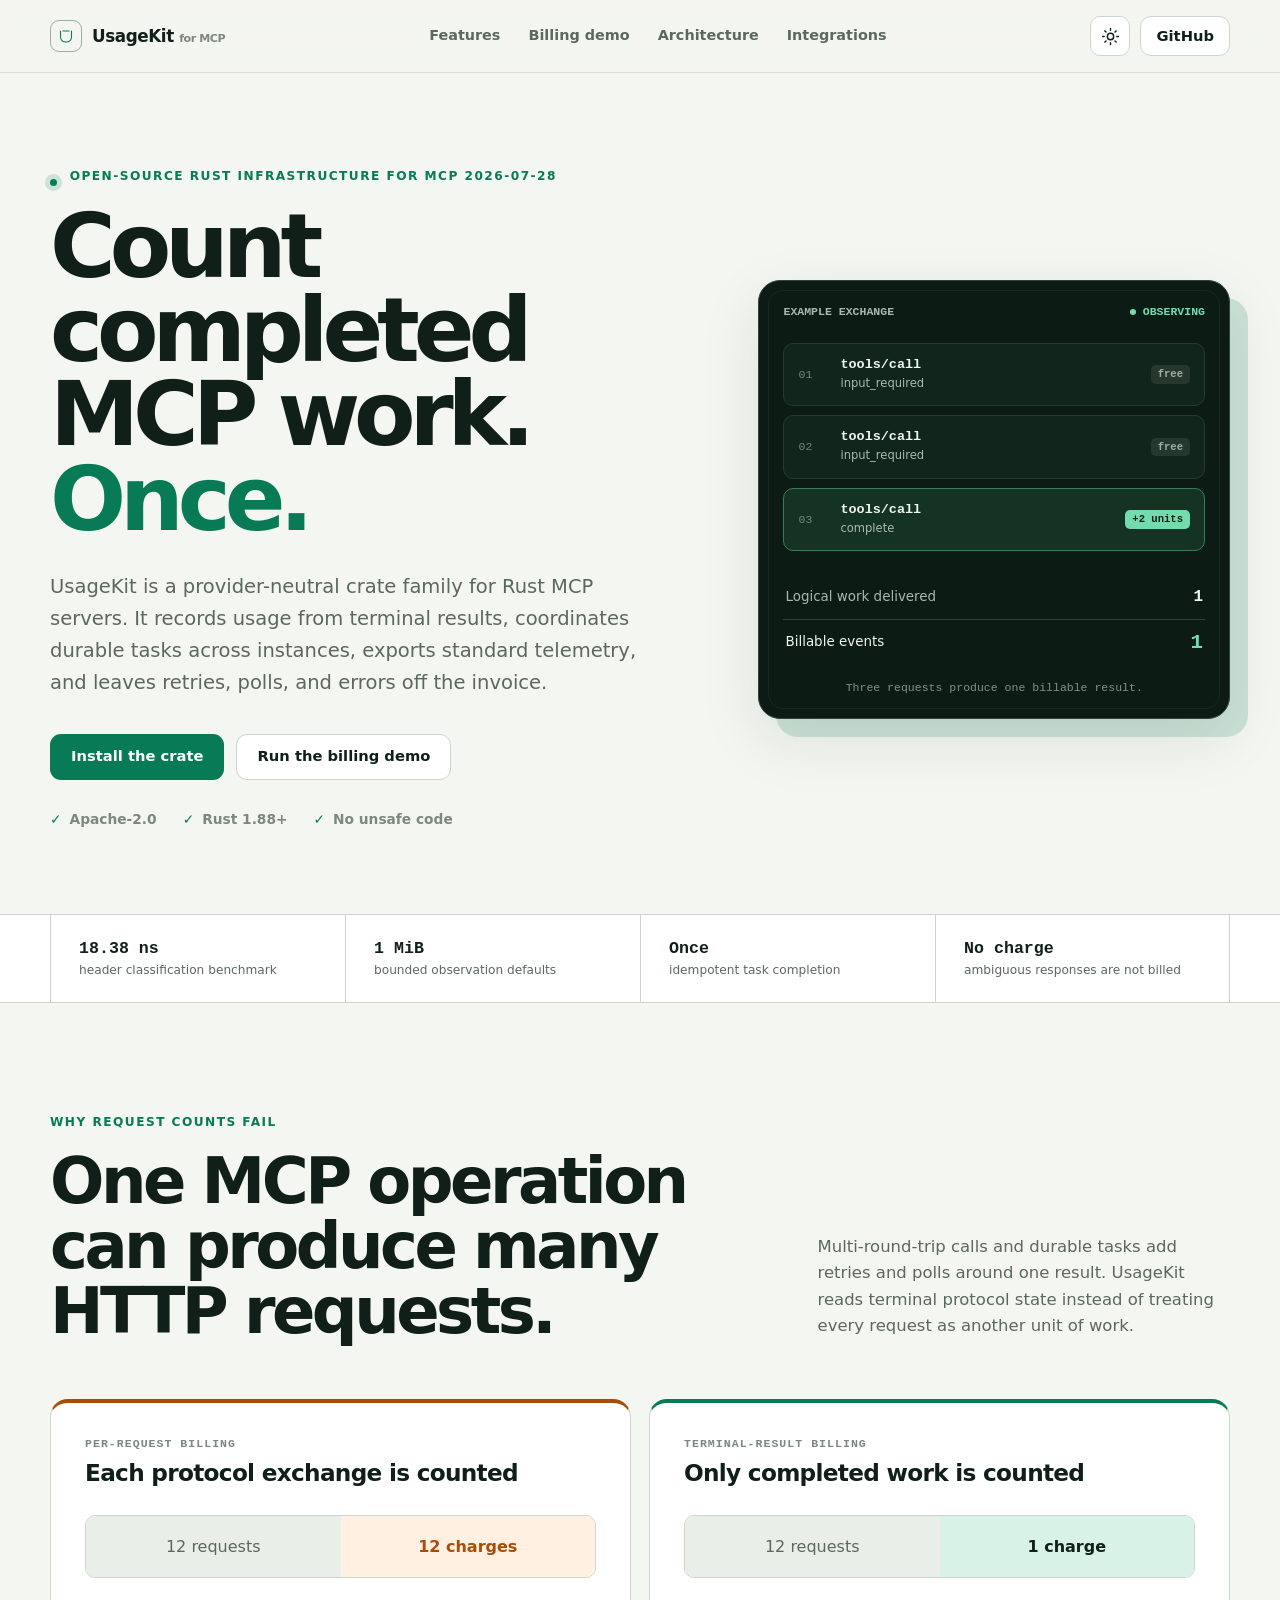
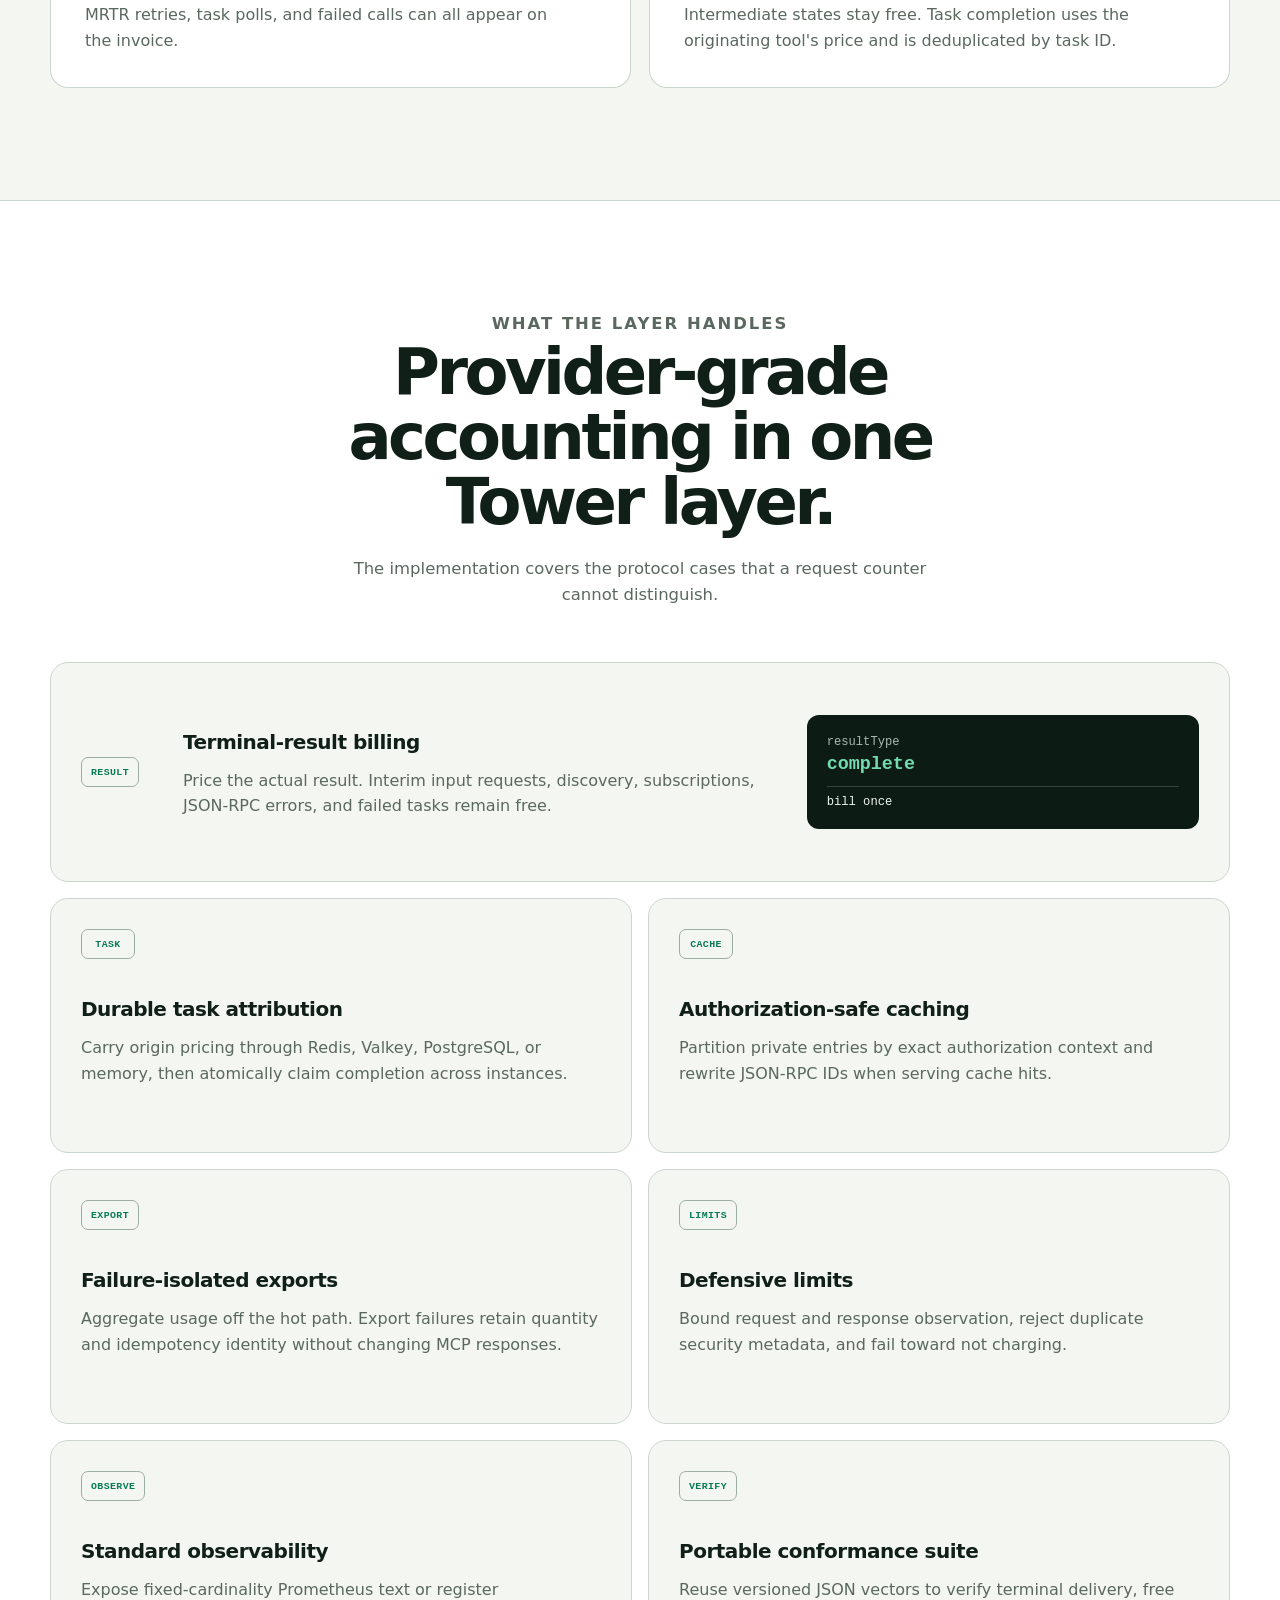
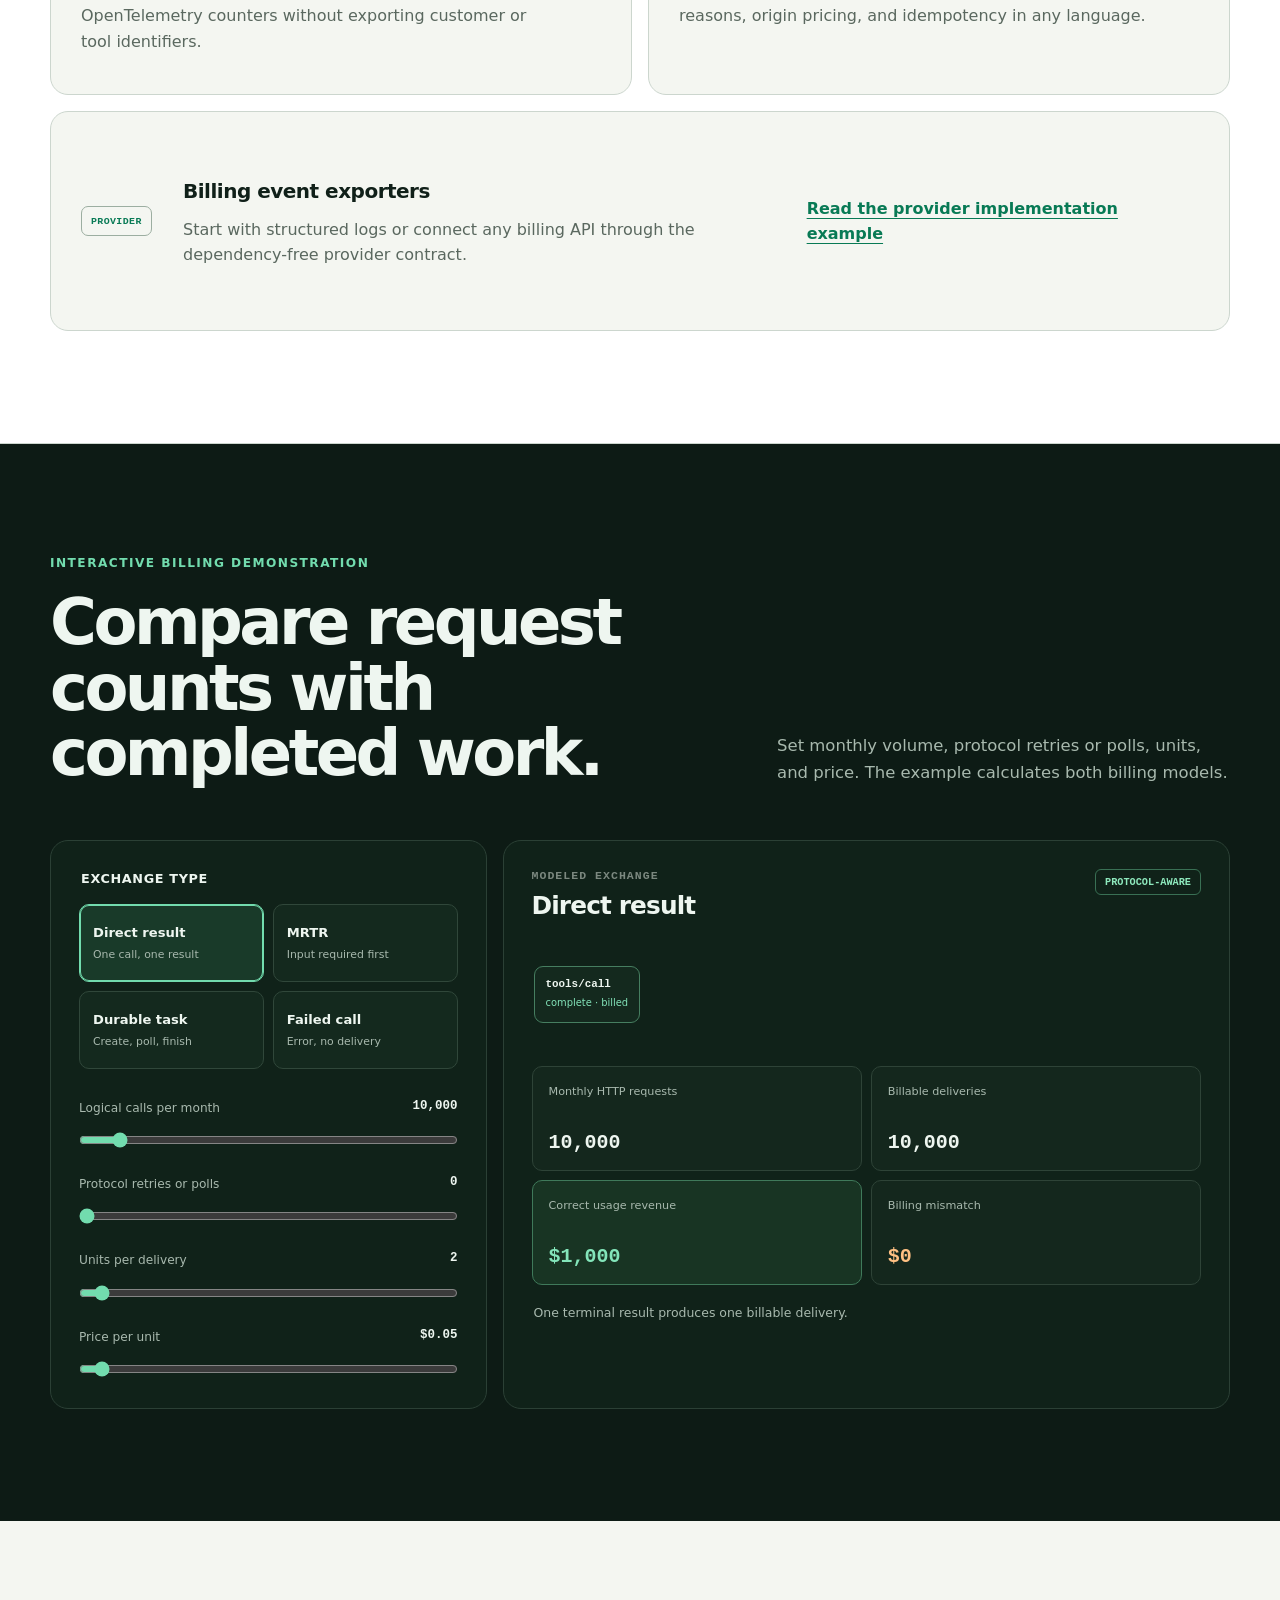
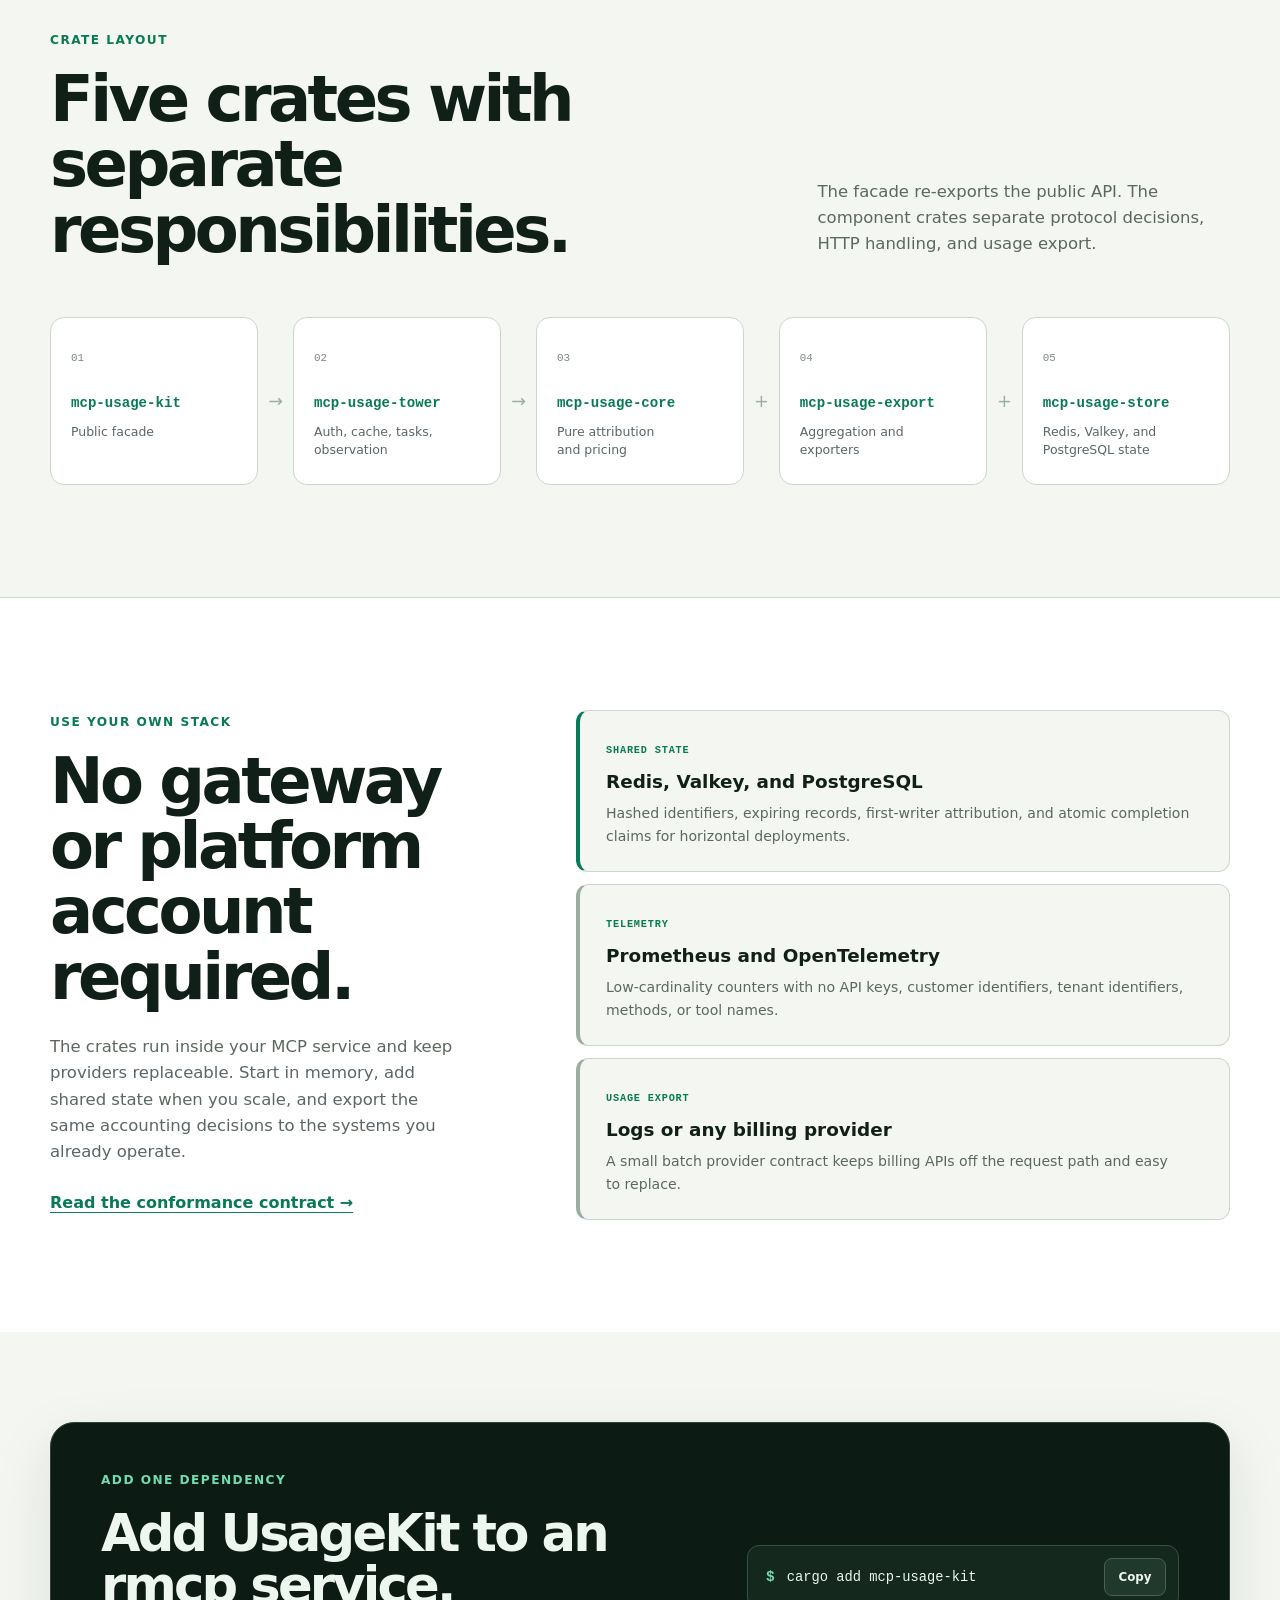
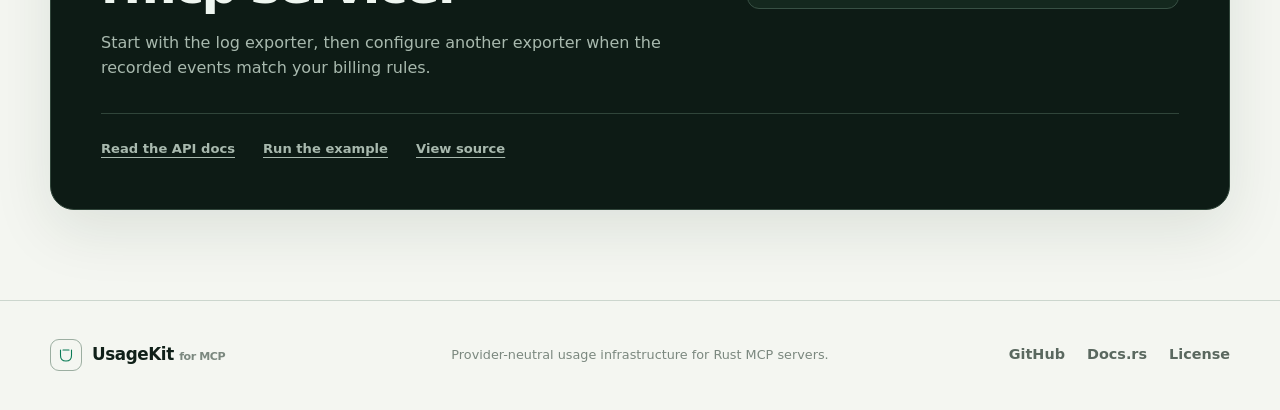
==== commit ccb53574: "Add provider-neutral meter event example" ====
--- a/site/index.html
+++ b/site/index.html
@@ -182,13 +182,13 @@
             <h3>Portable conformance suite</h3>
             <p>Reuse versioned JSON vectors to verify terminal delivery, free reasons, origin pricing, and idempotency in any language.</p>
           </article>
-          <article class="feature-card feature-wide stripe-card">
-            <div class="feature-icon">STRIPE</div>
+          <article class="feature-card feature-wide provider-card">
+            <div class="feature-icon">PROVIDER</div>
             <div>
               <h3>Billing event exporters</h3>
-              <p>Start with structured logs or enable the optional Stripe exporter for pre-aggregated integer meter events.</p>
-            </div>
-            <code>cargo add mcp-usage-export --features stripe</code>
+              <p>Start with structured logs or connect any billing API through the dependency-free provider contract.</p>
+            </div>
+            <a class="text-link" href="https://github.com/pokitappz/mcp-usage-kit/blob/main/crates/mcp-usage-export/README.md#provider-implementation-example">Read the provider implementation example</a>
           </article>
         </div>
       </section>
@@ -320,8 +320,8 @@
             </article>
             <article>
               <span class="offer-state">Usage export</span>
-              <h3>Logs, Stripe, or your exporter</h3>
-              <p>A small object-safe exporter contract keeps billing providers off the request path and easy to replace.</p>
+              <h3>Logs or any billing provider</h3>
+              <p>A small batch provider contract keeps billing APIs off the request path and easy to replace.</p>
             </article>
           </div>
         </div>
--- a/site/styles.css
+++ b/site/styles.css
@@ -91,6 +91,56 @@
 
 svg { display: block; }
 
+.not-found-page {
+  min-height: 100vh;
+  display: grid;
+  place-items: center;
+  background: #0d1b15;
+  color: #eef6f0;
+}
+
+.not-found-card {
+  width: min(560px, calc(100% - 40px));
+  padding: 48px;
+  border: 1px solid #385044;
+  border-radius: 18px;
+  background: #102219;
+}
+
+.not-found-code {
+  color: #72dcae;
+  font: 700 0.8rem ui-monospace, monospace;
+  text-transform: uppercase;
+}
+
+.not-found-card h1 {
+  margin: 12px 0;
+  font-size: clamp(2.5rem, 8vw, 4.5rem);
+  letter-spacing: -0.06em;
+  line-height: 1;
+}
+
+.not-found-card p {
+  color: #a8b9ae;
+  line-height: 1.6;
+}
+
+.not-found-link {
+  display: inline-block;
+  margin-top: 18px;
+  padding: 12px 18px;
+  border-radius: 9px;
+  background: #72dcae;
+  color: #082016;
+  font-weight: 750;
+  text-decoration: none;
+}
+
+.not-found-link:focus-visible {
+  outline: 3px solid #ffffff;
+  outline-offset: 3px;
+}
+
 .skip-link {
   position: fixed;
   left: 16px;
@@ -373,7 +423,7 @@
 .mini-terminal { display: grid; gap: 5px; padding: 20px; border-radius: 12px; background: var(--dark-panel); color: var(--dark-panel-muted); font: 0.76rem ui-monospace, monospace; }
 .mini-terminal strong { color: #72dcae; font-size: 1.15rem; }
 .mini-terminal i { margin-top: 6px; padding-top: 8px; border-top: 1px solid #30453a; color: var(--dark-panel-ink); font-style: normal; }
-.stripe-card code { overflow-wrap: anywhere; padding: 16px; border: 1px solid var(--border); border-radius: 10px; background: var(--surface-subtle); color: var(--accent); font-size: 0.78rem; }
+.provider-card code { overflow-wrap: anywhere; padding: 16px; border: 1px solid var(--border); border-radius: 10px; background: var(--surface-subtle); color: var(--accent); font-size: 0.78rem; }
 
 .demo-section { background: var(--dark-panel); color: var(--dark-panel-ink); }
 .demo-heading { max-width: none; display: grid; grid-template-columns: 1fr 0.7fr; align-items: end; gap: 80px; }
@@ -490,7 +540,7 @@
   .feature-card, .feature-wide { grid-column: auto; min-height: 0; display: block; padding: 25px; }
   .feature-card h3 { margin-top: 24px; }
   .feature-wide > div:nth-child(2) h3 { margin-top: 24px; }
-  .mini-terminal, .stripe-card code { display: block; margin-top: 24px; }
+  .mini-terminal, .provider-card code { display: block; margin-top: 24px; }
   .demo-controls, .demo-output { padding: 20px; }
   .scenario-grid { grid-template-columns: 1fr; }
   .architecture-flow { grid-template-columns: 1fr; }
